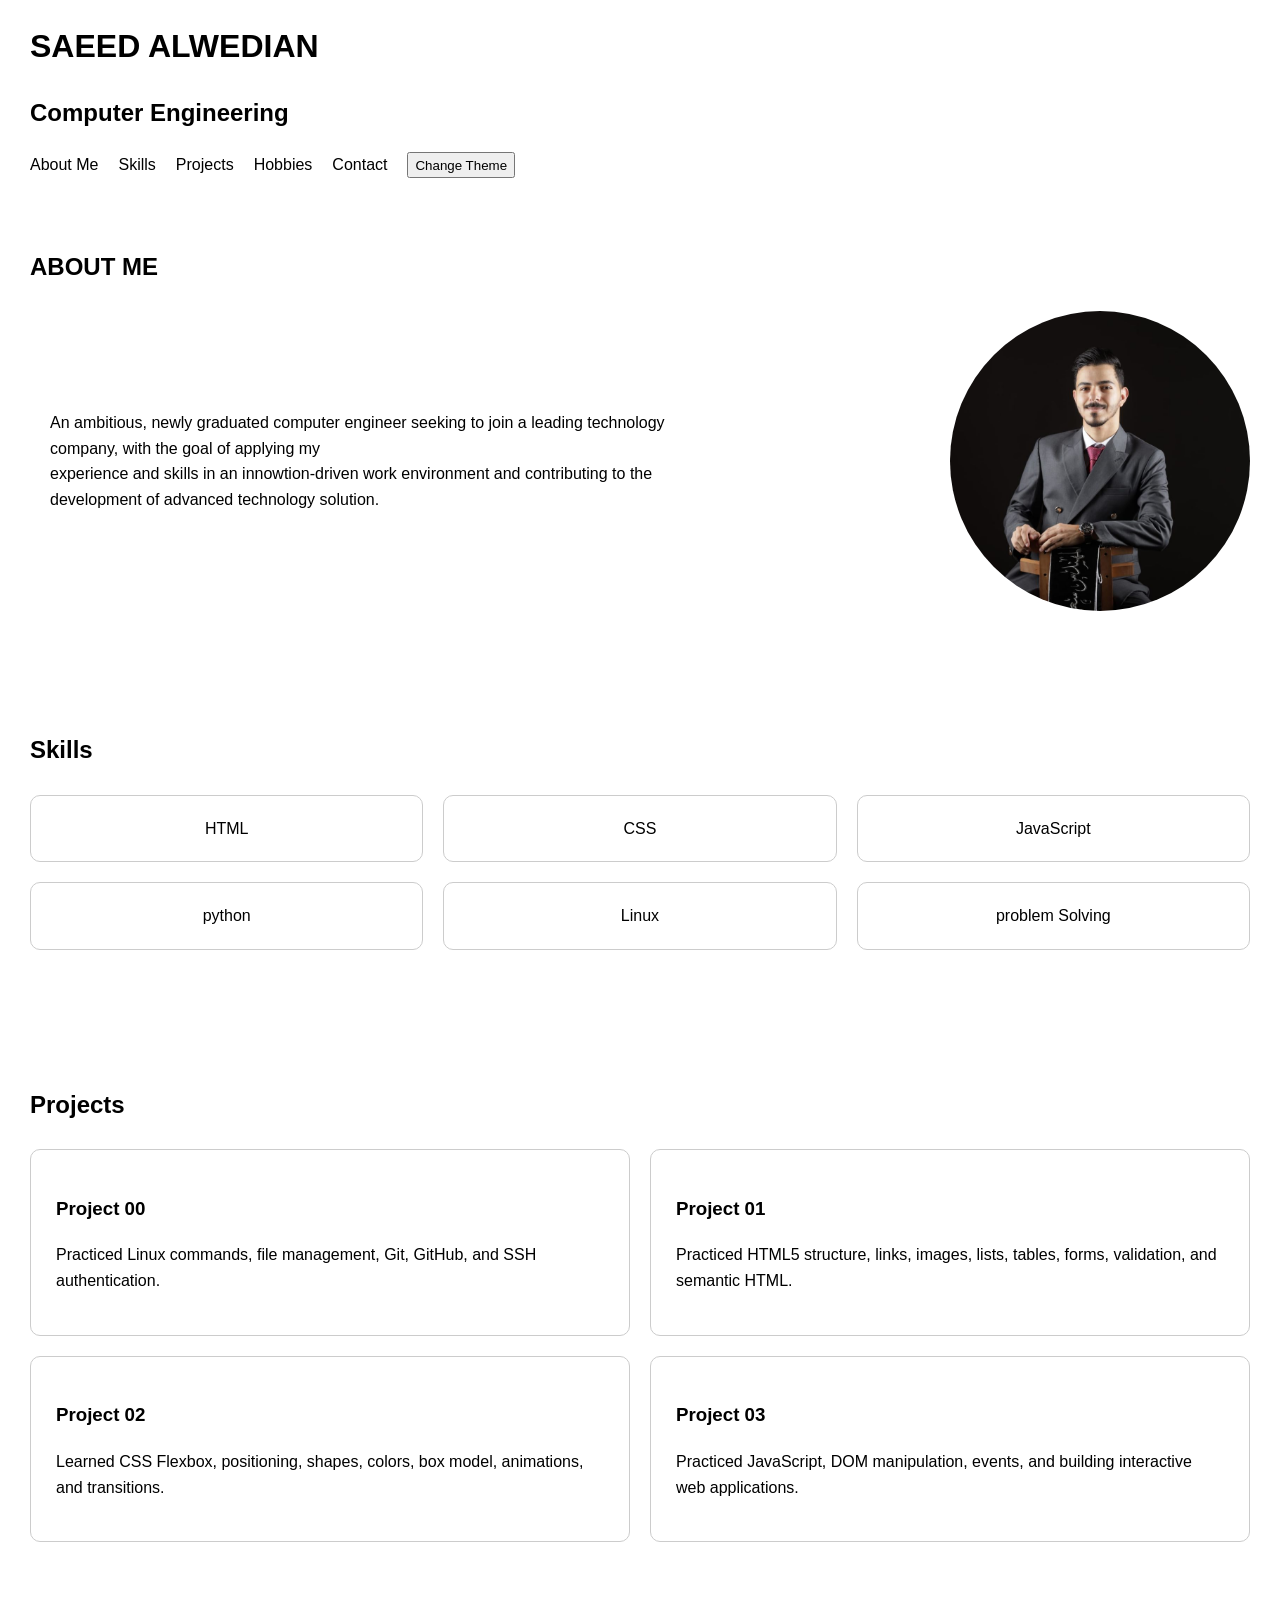
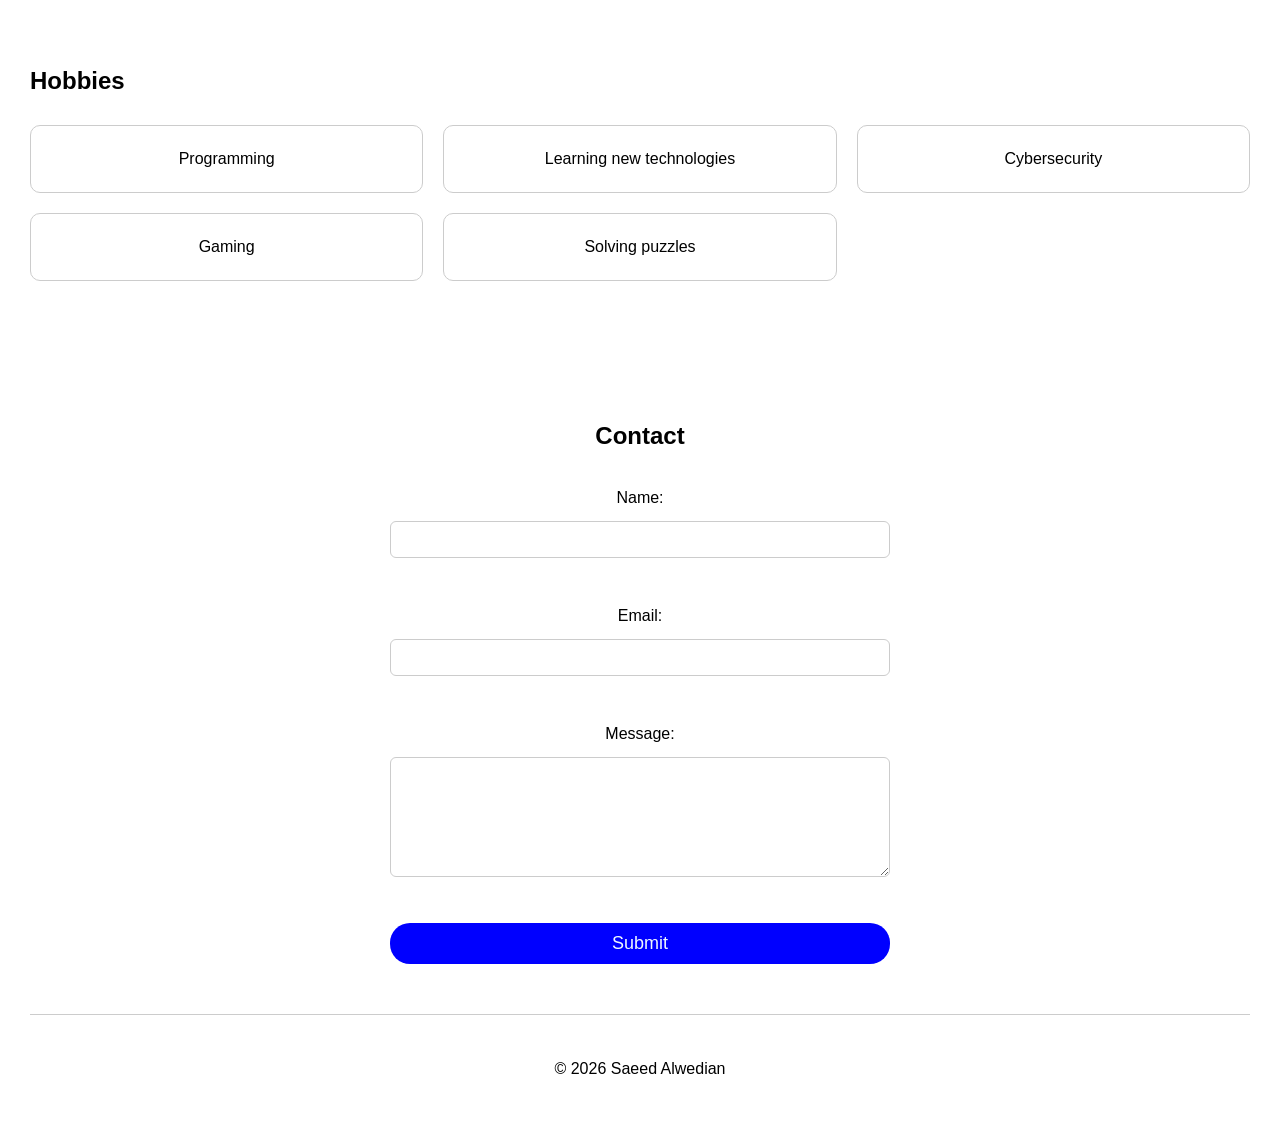
==== ex00/index.html @ 32a556b7 "Add files via upload" ====
<!DOCTYPE html>
<html lang="en">
<head>
    <meta charset="UTF-8">
    <meta name="viewport" content="width=device-width, initial-scale=1.0">
    <link rel="stylesheet" href="style.css">
    <title>Document</title>
</head>
<body>
    <header id="Aboutme">
        <div id="header">
            <h1>SAEED ALWEDIAN</h1> 
            <h2 >Computer  Engineering</h2>
        </div>
        <nav id="about">
            <a href="#Aboutme">About Me</a>
            <a href="#Skills">Skills</a>
            <a href="#Projects">Projects</a>
            <a href="#Hobbies">Hobbies</a>
            <a href="#Contact">Contact</a>
            <button id="themeButton">Change Theme</button>
        </nav>
    </header>
    <main>
        <section class="Aboutme">
            <h2>ABOUT ME</h2>
            <div class="about-content">
                    <div id="para"> 
                        <p>An ambitious, newly graduated computer engineer seeking to join a leading technology company, with the goal of applying my <br>
                        experience and skills in an innowtion-driven work environment and contributing to the development of advanced technology
                        solution.</p>
                </div>     
                <img src="assets/profile.jpg" alt="Profile photo of Saeed Alwedian" width="300px" height="300px"> 

            </div>    
        </section>
        <section id="Skills">
            <h2>Skills</h2>
            <ul id="grid">
                <li>HTML</li>
                <li>CSS</li>
                <li>JavaScript</li>
                <li>python</li>
                <li>Linux</li>
                <li>problem Solving</li>
            </ul>
        </section>
        <section id="Projects">
            <h2>Projects</h2>
            <div id="grid-project">

                <article>
                    <h3>Project 00</h3>
                    <p>Practiced Linux commands, file management, Git, GitHub, and SSH authentication.</p>
                </article>

                <article>
                    <h3>Project 01</h3>
                    <p>Practiced HTML5 structure, links, images, lists, tables, forms, validation, and semantic HTML.</p>
                </article>
                <article>
                    <h3>Project 02</h3>
                    <p>Learned CSS Flexbox, positioning, shapes, colors, box model, animations, and transitions.</p>
                </article>
                <article>
                    <h3>Project 03</h3>
                    <p>Practiced JavaScript, DOM manipulation, events, and building interactive web applications.</p>
                </article>
            </div>
        </section>
        <section id="Hobbies">
            <h2>Hobbies</h2>
            <ul>
                <li>Programming</li>
                <li>Learning new technologies</li>
                <li>Cybersecurity</li>
                <li>Gaming</li>
                <li>Solving puzzles</li>
            </ul>
        </section>
        <section id="Contact">
            <h2>Contact</h2>
            <form>
                <label for="fullname">Name:</label>
                <input type="text" id="fullname" name="fullname" required>
                <br>
                <label for="email">Email:</label>
                <input type="email" id="email" name="email" required> <br>  
                <label for="message">Message:</label>
                <textarea id="message" name="message" required minlength="10"></textarea> 
                <br>
                <button id="Submit" type="button">Submit</button>
            </form>
        </section>
    </main> 
    <footer id="copy">
        <p>© 2026 Saeed Alwedian</p>
    </footer>
    <script src="script.js"></script>
</body>
</html>
---- ex00/style.css ----
* {
    box-sizing: border-box;
}

body {
    margin: 0;
    font-family: Arial, sans-serif;
    line-height: 1.6;
    padding: 0 30px;
}
.head {
    display: flex;
    justify-content: space-between;
    align-items: center;
    padding: 25px 0;
    border-bottom: 1px solid #ccc;
}

.head h1 {
    margin: 0;
    font-size: 40px;
    color: rgb(75, 74, 74);
}

.head h2 {
    margin: 5px 0 0;
    font-size: 20px;
    font-weight: normal;
}

#about {
    display: flex;
    gap: 20px;
}

#about a {
    text-decoration: none;
    color: inherit;
}

#about a:hover {
    text-decoration: underline;
}
section {
    padding: 50px 0;
}

section h2 {
    margin-bottom: 25px;
}
.about-content {
    display: flex;
    justify-content: space-between;
    align-items: center;
    gap: 40px;
}

#para {
    padding: 20px;
    max-width: 700px;
}

.about-content img {
    width: 300px;
    height: 300px;
    object-fit: cover;
    border-radius: 50%;
}
#grid {
    display: grid;
    grid-template-columns: repeat(3, 1fr);
    gap: 20px;
    padding: 0;
    list-style: none;
}

#grid li {
    padding: 20px;
    border: 1px solid #ccc;
    border-radius: 10px;
    text-align: center;
}


#grid-project {
    display: grid;
    grid-template-columns: repeat(2, 1fr);
    gap: 20px;
    padding: 0;
    list-style: none;
}

#grid-project article {
    padding: 25px;
    border: 1px solid #ccc;
    border-radius: 10px;
}

#Hobbies ul {
    display: grid;
    grid-template-columns: repeat(3, 1fr);
    gap: 20px;
    padding: 0;
    list-style: none;
}

#Hobbies li {
    padding: 20px;
    border: 1px solid #ccc;
    border-radius: 10px;
    text-align: center;
}
#Contact {
    text-align: center;
}

#Contact a {
    margin: 0 10px;
}

#Contact form {
    display: flex;
    flex-direction: column;
    gap: 10px;
    max-width: 500px;
    margin: 30px auto 0;
}

#Contact input,
#Contact textarea {
    padding: 10px;
    border: 1px solid #ccc;
    border-radius: 6px;
}

#Contact textarea {
    min-height: 120px;
    resize: vertical;
}

#Submit {
    border: none;
    border-radius: 20px;
    background-color: blue;
    color: aliceblue;
    font-size: 18px;
    padding: 10px 20px;
    cursor: pointer;
}

#Submit:hover {
    opacity: 0.8;
}
#copy {
    text-align: center;
    padding: 25px 0;
    border-top: 1px solid #ccc;
}
.dark {
    background: black;
    color: white;
}

.dark .head h1 {
    color: white;
}

.dark #about a {
    color: white;
}
@media (max-width: 768px) {

    body {
        padding: 0 15px;
    }

    .head {
        flex-direction: column;
        gap: 20px;
        text-align: center;
    }

    #about {
        flex-wrap: wrap;
        justify-content: center;
    }

    .about-content {
        flex-direction: column;
        text-align: center;
    }

    #para {
        padding: 0;
    }

    .about-content img {
        width: 220px;
        height: 220px;
    }

    #grid,
    #grid-project,
    #Hobbies ul {
        grid-template-columns: 1fr;
    }
}
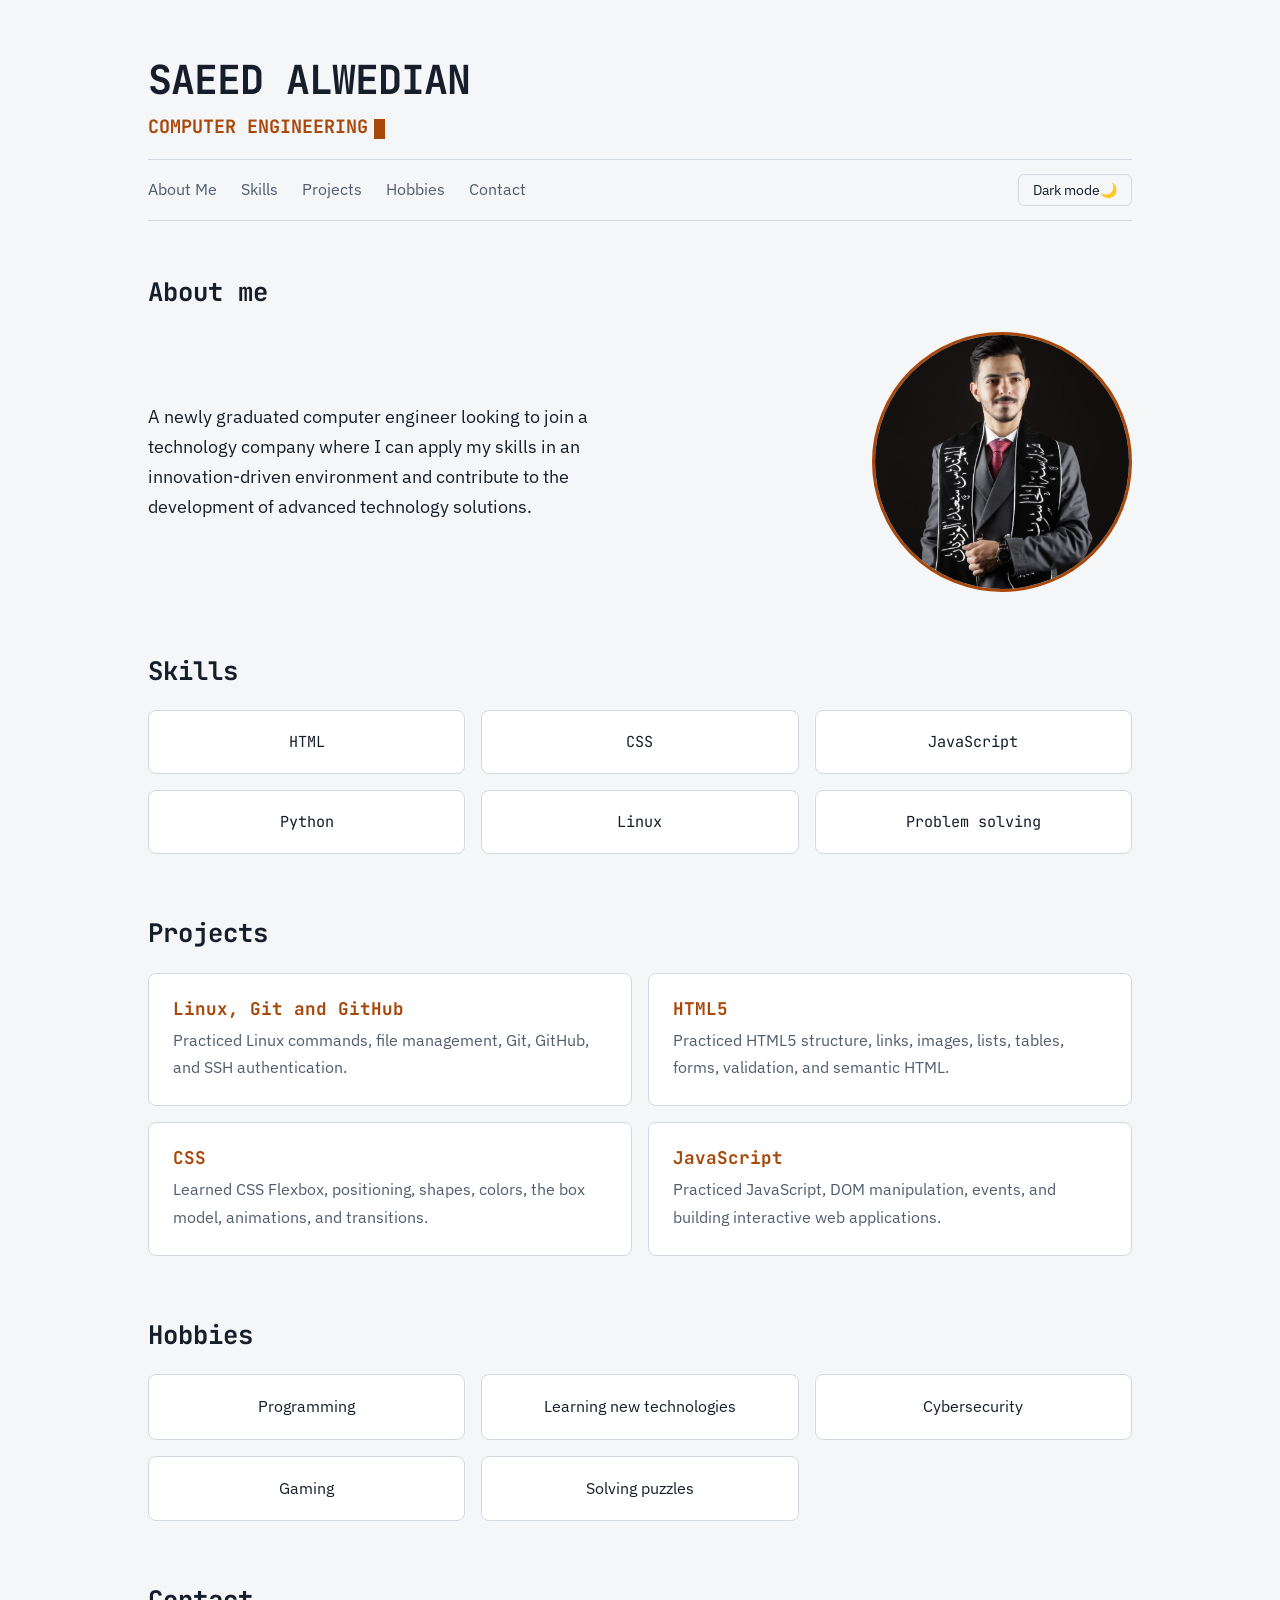
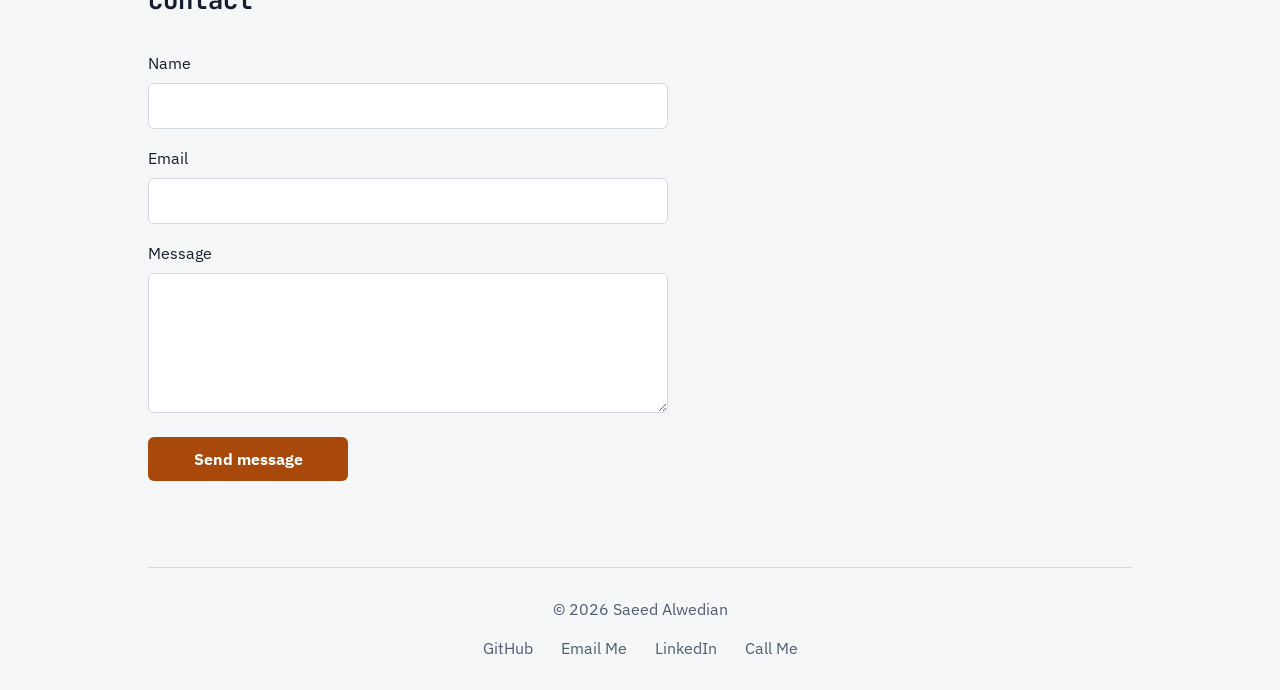
==== commit ff8c3846: "Add files via upload" ====
--- a/ex00/index.html
+++ b/ex00/index.html
@@ -1,101 +1,115 @@
-<!DOCTYPE html>
-<html lang="en">
-<head>
-    <meta charset="UTF-8">
-    <meta name="viewport" content="width=device-width, initial-scale=1.0">
-    <link rel="stylesheet" href="style.css">
-    <title>Document</title>
-</head>
-<body>
-    <header id="Aboutme">
-        <div id="header">
-            <h1>SAEED ALWEDIAN</h1> 
-            <h2 >Computer  Engineering</h2>
-        </div>
-        <nav id="about">
-            <a href="#Aboutme">About Me</a>
-            <a href="#Skills">Skills</a>
-            <a href="#Projects">Projects</a>
-            <a href="#Hobbies">Hobbies</a>
-            <a href="#Contact">Contact</a>
-            <button id="themeButton">Change Theme</button>
-        </nav>
-    </header>
-    <main>
-        <section class="Aboutme">
-            <h2>ABOUT ME</h2>
-            <div class="about-content">
-                    <div id="para"> 
-                        <p>An ambitious, newly graduated computer engineer seeking to join a leading technology company, with the goal of applying my <br>
-                        experience and skills in an innowtion-driven work environment and contributing to the development of advanced technology
-                        solution.</p>
-                </div>     
-                <img src="assets/profile.jpg" alt="Profile photo of Saeed Alwedian" width="300px" height="300px"> 
-
-            </div>    
-        </section>
-        <section id="Skills">
-            <h2>Skills</h2>
-            <ul id="grid">
-                <li>HTML</li>
-                <li>CSS</li>
-                <li>JavaScript</li>
-                <li>python</li>
-                <li>Linux</li>
-                <li>problem Solving</li>
-            </ul>
-        </section>
-        <section id="Projects">
-            <h2>Projects</h2>
-            <div id="grid-project">
-
-                <article>
-                    <h3>Project 00</h3>
-                    <p>Practiced Linux commands, file management, Git, GitHub, and SSH authentication.</p>
-                </article>
-
-                <article>
-                    <h3>Project 01</h3>
-                    <p>Practiced HTML5 structure, links, images, lists, tables, forms, validation, and semantic HTML.</p>
-                </article>
-                <article>
-                    <h3>Project 02</h3>
-                    <p>Learned CSS Flexbox, positioning, shapes, colors, box model, animations, and transitions.</p>
-                </article>
-                <article>
-                    <h3>Project 03</h3>
-                    <p>Practiced JavaScript, DOM manipulation, events, and building interactive web applications.</p>
-                </article>
-            </div>
-        </section>
-        <section id="Hobbies">
-            <h2>Hobbies</h2>
-            <ul>
-                <li>Programming</li>
-                <li>Learning new technologies</li>
-                <li>Cybersecurity</li>
-                <li>Gaming</li>
-                <li>Solving puzzles</li>
-            </ul>
-        </section>
-        <section id="Contact">
-            <h2>Contact</h2>
-            <form>
-                <label for="fullname">Name:</label>
-                <input type="text" id="fullname" name="fullname" required>
-                <br>
-                <label for="email">Email:</label>
-                <input type="email" id="email" name="email" required> <br>  
-                <label for="message">Message:</label>
-                <textarea id="message" name="message" required minlength="10"></textarea> 
-                <br>
-                <button id="Submit" type="button">Submit</button>
-            </form>
-        </section>
-    </main> 
-    <footer id="copy">
-        <p>© 2026 Saeed Alwedian</p>
-    </footer>
-    <script src="script.js"></script>
-</body>
-</html>+<!DOCTYPE html>
+<html lang="en">
+<head>
+    <meta charset="UTF-8">
+    <meta name="viewport" content="width=device-width, initial-scale=1.0">
+    <meta name="description" content="Portfolio of Saeed Alwedian, a computer engineer building skills in web development, Linux and cybersecurity.">
+    <title>Saeed Alwedian | Computer Engineering</title>
+    <link href="https://fonts.googleapis.com/css2?family=IBM+Plex+Sans:wght@400;500;600&family=JetBrains+Mono:wght@400;700&display=swap" rel="stylesheet">
+    <link rel="stylesheet" href="style.css">
+</head>
+<body>
+
+    <header id="top" class="site-header">
+        <div id="header" class="head">
+            <h1>SAEED ALWEDIAN</h1>
+            <h2>COMPUTER ENGINEERING<span class="cursor" aria-hidden="true"></span></h2>
+        </div>
+        <nav id="about" aria-label="Main navigation">
+            <a href="#Aboutme">About Me</a>
+            <a href="#Skills">Skills</a>
+            <a href="#Projects">Projects</a>
+            <a href="#Hobbies">Hobbies</a>
+            <a href="#Contact">Contact</a>
+            <button id="themeButton" type="button">Dark mode🌙</button>
+        </nav>
+    </header>
+
+    <main>
+        <section id="Aboutme" class="Aboutme">
+            <h2>About me</h2>
+            <div class="about-content">
+                <div id="para">
+                    <p>
+                        A newly graduated computer engineer looking to join a technology company
+                        where I can apply my skills in an innovation-driven environment and
+                        contribute to the development of advanced technology solutions.
+                    </p>
+                </div>
+                <img src="assets/profile.jpg" alt="Profile photo of Saeed Alwedian" width="300" height="300">
+            </div>
+        </section>
+
+        <section id="Skills">
+            <h2>Skills</h2>
+            <ul id="grid">
+                <li class="lists">HTML</li>
+                <li class="lists">CSS</li>
+                <li class="lists">JavaScript</li>
+                <li class="lists">Python</li>
+                <li class="lists">Linux</li>
+                <li class="lists">Problem solving</li>
+            </ul>
+        </section>
+
+        <section id="Projects">
+            <h2>Projects</h2>
+            <div id="grid-project">
+                <article class="article">
+                    <h3>Linux, Git and GitHub</h3>
+                    <p>Practiced Linux commands, file management, Git, GitHub, and SSH authentication.</p>
+                </article>
+                <article class="article">
+                    <h3>HTML5</h3>
+                    <p>Practiced HTML5 structure, links, images, lists, tables, forms, validation, and semantic HTML.</p>
+                </article>
+                <article class="article">
+                    <h3>CSS</h3>
+                    <p>Learned CSS Flexbox, positioning, shapes, colors, the box model, animations, and transitions.</p>
+                </article>
+                <article class="article">
+                    <h3>JavaScript</h3>
+                    <p>Practiced JavaScript, DOM manipulation, events, and building interactive web applications.</p>
+                </article>
+            </div>
+        </section>
+
+        <section id="Hobbies">
+            <h2>Hobbies</h2>
+            <ul>
+                <li class="lists-hobbies">Programming</li>
+                <li class="lists-hobbies">Learning new technologies</li>
+                <li class="lists-hobbies">Cybersecurity</li>
+                <li class="lists-hobbies">Gaming</li>
+                <li class="lists-hobbies">Solving puzzles</li>
+            </ul>
+        </section>
+
+        <section id="Contact">
+            <h2>Contact</h2>
+            <form id="contactForm">
+                <label for="fullname">Name</label>
+                <input type="text" id="fullname" name="fullname" autocomplete="name" required>
+
+                <label for="email">Email</label>
+                <input type="email" id="email" name="email" autocomplete="email" required>
+
+                <label for="message">Message</label>
+                <textarea id="message" name="message" required minlength="10"></textarea>
+
+                <button id="Submit" type="submit">Send message</button>
+                <p id="formStatus" role="status"></p>
+            </form>
+        </section>
+    </main>
+
+    <footer id="copy">
+        <p>© 2026 Saeed Alwedian</p>
+        <a href="https://github.com/Saeedwedyan" target="_blank" rel="noopener noreferrer">GitHub</a>
+        <a href="mailto:saeedalwedian@gmail.com">Email Me</a>
+        <a href="https://www.linkedin.com/in/saeed-alwedyan" target="_blank" rel="noopener noreferrer"> LinkedIn </a>
+        <a href="tel:+962786906765">Call Me</a>
+    </footer>
+    <script src="script.js"></script>
+</body>
+</html>
--- a/ex00/style.css
+++ b/ex00/style.css
@@ -1,208 +1,419 @@
-
-* {
-    box-sizing: border-box;
-}
-
-body {
-    margin: 0;
-    font-family: Arial, sans-serif;
-    line-height: 1.6;
-    padding: 0 30px;
-}
-.head {
-    display: flex;
-    justify-content: space-between;
-    align-items: center;
-    padding: 25px 0;
-    border-bottom: 1px solid #ccc;
-}
-
-.head h1 {
-    margin: 0;
-    font-size: 40px;
-    color: rgb(75, 74, 74);
-}
-
-.head h2 {
-    margin: 5px 0 0;
-    font-size: 20px;
-    font-weight: normal;
-}
-
-#about {
-    display: flex;
-    gap: 20px;
-}
-
-#about a {
-    text-decoration: none;
-    color: inherit;
-}
-
-#about a:hover {
-    text-decoration: underline;
-}
-section {
-    padding: 50px 0;
-}
-
-section h2 {
-    margin-bottom: 25px;
-}
-.about-content {
-    display: flex;
-    justify-content: space-between;
-    align-items: center;
-    gap: 40px;
-}
-
-#para {
-    padding: 20px;
-    max-width: 700px;
-}
-
-.about-content img {
-    width: 300px;
-    height: 300px;
-    object-fit: cover;
-    border-radius: 50%;
-}
-#grid {
-    display: grid;
-    grid-template-columns: repeat(3, 1fr);
-    gap: 20px;
-    padding: 0;
-    list-style: none;
-}
-
-#grid li {
-    padding: 20px;
-    border: 1px solid #ccc;
-    border-radius: 10px;
-    text-align: center;
-}
-
-
-#grid-project {
-    display: grid;
-    grid-template-columns: repeat(2, 1fr);
-    gap: 20px;
-    padding: 0;
-    list-style: none;
-}
-
-#grid-project article {
-    padding: 25px;
-    border: 1px solid #ccc;
-    border-radius: 10px;
-}
-
-#Hobbies ul {
-    display: grid;
-    grid-template-columns: repeat(3, 1fr);
-    gap: 20px;
-    padding: 0;
-    list-style: none;
-}
-
-#Hobbies li {
-    padding: 20px;
-    border: 1px solid #ccc;
-    border-radius: 10px;
-    text-align: center;
-}
-#Contact {
-    text-align: center;
-}
-
-#Contact a {
-    margin: 0 10px;
-}
-
-#Contact form {
-    display: flex;
-    flex-direction: column;
-    gap: 10px;
-    max-width: 500px;
-    margin: 30px auto 0;
-}
-
-#Contact input,
-#Contact textarea {
-    padding: 10px;
-    border: 1px solid #ccc;
-    border-radius: 6px;
-}
-
-#Contact textarea {
-    min-height: 120px;
-    resize: vertical;
-}
-
-#Submit {
-    border: none;
-    border-radius: 20px;
-    background-color: blue;
-    color: aliceblue;
-    font-size: 18px;
-    padding: 10px 20px;
-    cursor: pointer;
-}
-
-#Submit:hover {
-    opacity: 0.8;
-}
-#copy {
-    text-align: center;
-    padding: 25px 0;
-    border-top: 1px solid #ccc;
-}
-.dark {
-    background: black;
-    color: white;
-}
-
-.dark .head h1 {
-    color: white;
-}
-
-.dark #about a {
-    color: white;
-}
-@media (max-width: 768px) {
-
-    body {
-        padding: 0 15px;
-    }
-
-    .head {
-        flex-direction: column;
-        gap: 20px;
-        text-align: center;
-    }
-
-    #about {
-        flex-wrap: wrap;
-        justify-content: center;
-    }
-
-    .about-content {
-        flex-direction: column;
-        text-align: center;
-    }
-
-    #para {
-        padding: 0;
-    }
-
-    .about-content img {
-        width: 220px;
-        height: 220px;
-    }
-
-    #grid,
-    #grid-project,
-    #Hobbies ul {
-        grid-template-columns: 1fr;
-    }
-}
+
+* {
+    box-sizing: border-box;
+}
+
+html {
+    scroll-behavior: smooth;
+}
+
+body {
+    margin: 0 auto;
+    width: 1040px;
+    padding: 0 28px;
+    font-family: "IBM Plex Sans", system-ui, -apple-system, "Segoe UI", Arial, sans-serif;
+    line-height: 1.7;
+    background: #f5f6f8;
+    color: #151e2a;
+    transition: background 0.2s, color 0.2s;
+}
+
+h1, h2, h3 {
+    font-family: "JetBrains Mono", "Courier New", monospace;
+    line-height: 1.2;
+}
+.head {
+    padding: 56px 0 20px;
+}
+
+.head h1 {
+    margin: 0;
+    font-size: 40px;
+    font-weight: bold;
+    letter-spacing: -1px;
+}
+.head h2 {
+    margin: 12px 0 0;
+    font-size: 1.15rem;
+    color: #a8480a;
+}
+
+.cursor {
+    display: inline-block;
+    width: 0.6em;
+    height: 1.1em;
+    margin-left: 6px;
+    vertical-align: text-bottom;
+    background: #a8480a;
+    animation: blink 1.1s steps(1) infinite;
+}
+
+@keyframes blink {
+    50% { opacity: 0; }
+}
+
+#about {
+    display: flex;
+    flex-wrap: wrap;
+    align-items: center;
+    gap: 8px 24px;
+    padding: 14px 0;
+    border-top: 1px solid #d3d9e1;
+    border-bottom: 1px solid #d3d9e1;
+}
+
+#about a {
+    text-decoration: none;
+    color: #4f5d6e;
+}
+
+#about a:hover {
+    color: #151e2a;
+    text-decoration: underline;
+    text-underline-offset: 6px;
+}
+
+#themeButton {
+    margin-left: auto;
+    padding: 6px 14px;
+    font-family: inherit;
+    font-size: 14px;
+    color: #151e2a;
+    background: transparent;
+    border: 1px solid #d3d9e1;
+    border-radius: 6px;
+    cursor: pointer;
+}
+
+#themeButton:hover {
+    border-color: #a8480a;
+}
+
+section {
+    padding: 56px 0 8px;
+}
+
+section h2 {
+    margin: 0 0 24px;
+    font-size: 1.6rem;
+}
+.about-content {
+    display: flex;
+    justify-content: space-between;
+    align-items: center;
+    gap: 40px;
+}
+
+#para {
+    width: 500px;
+}
+
+#para p {
+    margin: 0;
+    font-size: 1.1rem;
+}
+
+.about-content img {
+    width: 260px;
+    height: 260px;
+    object-fit: cover;
+    border-radius: 50%;
+    border: 3px solid #a8480a;
+    background: #ffffff;
+}
+#grid {
+    display: grid;
+    grid-template-columns: 1fr 1fr 1fr;    
+    gap: 16px;
+    padding: 0;
+    margin: 0;
+    list-style: none;
+}
+.lists{
+    transition: transform 0.3s ease, box-shadow 0.3s ease;
+
+}
+.lists:hover{
+    transform: translatey(-8px) scale(1.05);
+    box-shadow: 0 10px 20px rgba(0, 0, 0, 0.2);
+}
+.dark .lists:hover{
+    transform: translatey(-8px) scale(1.05);
+    box-shadow: 0 10px 20px rgba(255, 255, 255, 0.5);
+}
+
+#grid li {
+    padding: 18px;
+    background: #ffffff;
+    border: 1px solid #d3d9e1;
+    border-radius: 8px;
+    text-align: center;
+    font-family: "JetBrains Mono", "Courier New", monospace;
+    font-size: 0.95rem;
+}
+
+#grid-project {
+    display: grid;
+    grid-template-columns: 1fr 1fr;    
+    gap: 16px;
+}
+
+#grid-project article {
+    padding: 24px;
+    background: #ffffff;
+    border: 1px solid #d3d9e1;
+    border-radius: 8px;
+}
+
+#grid-project h3 {
+    margin: 0 0 8px;
+    font-size: 1.1rem;
+    color: #a8480a;
+}
+
+#grid-project p {
+    margin: 0;
+    color: #4f5d6e;
+}
+.article{
+    transition: transform 0.3s ease, box-shadow 0.3s ease;
+}
+.article:hover{
+    transform: translatey(-8px) scale(1.05);
+    box-shadow: 0 10px 20px rgba(0, 0, 0, 0.2);
+}
+.dark .article:hover{
+    transform: translatey(-8px) scale(1.05);
+    box-shadow: 0 10px 20px rgb(255, 255, 255,0.5);
+}
+#Hobbies ul {
+    display: grid;
+    grid-template-columns: 1fr 1fr 1fr;
+    gap: 16px;
+    padding: 0;
+    margin: 0;
+    list-style: none;
+}
+
+#Hobbies li {
+    padding: 18px;
+    background: #ffffff;
+    border: 1px solid #d3d9e1;
+    border-radius: 8px;
+    text-align: center;
+}
+.lists-hobbies{
+    transition: transform 0.3s ease-in;
+}
+.dark .lists-hobbies{
+    transition: transform 0.3s ease-out;
+}
+.lists-hobbies:hover{
+    transform: translatey(-8px) scale(1.05);
+}
+
+
+#Contact form {
+    display: flex;
+    flex-direction: column;
+    gap: 6px;
+    width: 520px;
+}
+
+#Contact label {
+    margin-top: 10px;
+}
+
+#Contact input,
+#Contact textarea {
+    padding: 12px;
+    font-family: inherit;
+    font-size: 16px;
+    color: #151e2a;
+    background: #ffffff;
+    border: 1px solid #d3d9e1;
+    border-radius: 6px;
+}
+
+#Contact textarea {
+    height: 140px;
+    resize: vertical;
+}
+
+#Submit {
+    width: 200px;
+    margin-top: 18px;
+    padding: 12px 26px;
+    font-family: inherit;
+    font-size: 16px;
+    font-weight: bold;
+    color: #ffffff;
+    background: #a8480a;
+    border: none;
+    border-radius: 6px;
+    cursor: pointer;
+}
+
+#Submit:hover {
+    opacity: 0.85;
+}
+
+#formStatus {
+    margin: 8px 0 0;
+    color: #4f5d6e;
+}
+
+#copy {
+    display: flex;
+    flex-wrap: wrap;
+    justify-content: center;
+    gap: 12px 28px;
+    margin-top: 64px;
+    padding: 28px 0;
+    border-top: 1px solid #d3d9e1;
+    color: #4f5d6e;
+}
+
+#copy p {
+    width: 100%;
+    margin: 0;
+    text-align: center;
+}
+
+#copy a {
+    color: #4f5d6e;
+    text-decoration: none;
+}
+
+#copy a:hover {
+    color: #a8480a;
+    text-decoration: underline;
+    text-underline-offset: 6px;
+}
+
+.dark {
+    background: #0d1420;
+    color: #e4eaf2;
+}
+
+.dark .head h2 {
+    color: #ffb454;
+}
+
+.dark .cursor {
+    background: #ffb454;
+}
+
+.dark #about {
+    border-color: #25324a;
+}
+
+.dark #about a {
+    color: #93a1b3;
+}
+
+.dark #about a:hover {
+    color: #e4eaf2;
+}
+
+
+.dark #themeButton {
+    color: #e4eaf2;
+    border-color: #25324a;
+}
+
+.dark #themeButton:hover {
+    border-color: #ffb454;
+}
+.dark .about-content img {
+    background: #131c2b;
+    border-color: #ffb454;
+}
+
+.dark #grid li,
+.dark #grid-project article,
+.dark #Hobbies li {
+    background: #131c2b;
+    border-color: #25324a;
+}
+
+.dark #grid-project h3 {
+    color: #ffb454;
+}
+
+.dark #grid-project p {
+    color: #93a1b3;
+}
+
+.dark #Contact input,
+.dark #Contact textarea {
+    color: #e4eaf2;
+    background: #131c2b;
+    border-color: #25324a;
+}
+
+.dark #Submit {
+    color: #10151d;
+    background: #ffb454;
+}
+
+.dark #formStatus {
+    color: #93a1b3;
+}
+
+.dark #copy {
+    border-color: #25324a;
+    color: #93a1b3;
+}
+
+.dark #copy a {
+    color: #93a1b3;
+}
+
+.dark #copy a:hover {
+    color: #ffb454;
+}
+
+@media (max-width: 768px) {
+    body {
+        padding: 0 16px;
+    }
+
+    .head {
+        padding-top: 36px;
+    }
+
+    #themeButton {
+        margin-left: 0;
+    }
+
+    .about-content {
+        flex-direction: column-reverse;
+        text-align: center;
+    }
+
+    .about-content img {
+        width: 200px;
+        height: 200px;
+    }
+
+    #grid,
+    #grid-project,
+    #Hobbies ul {
+        grid-template-columns: 1fr;
+    }
+}
+
+@media (prefers-reduced-motion: reduce) {
+    html {
+        scroll-behavior: auto;
+    }
+
+    .cursor {
+        animation: none;
+    }
+
+    body {
+        transition: none;
+    }
+}
